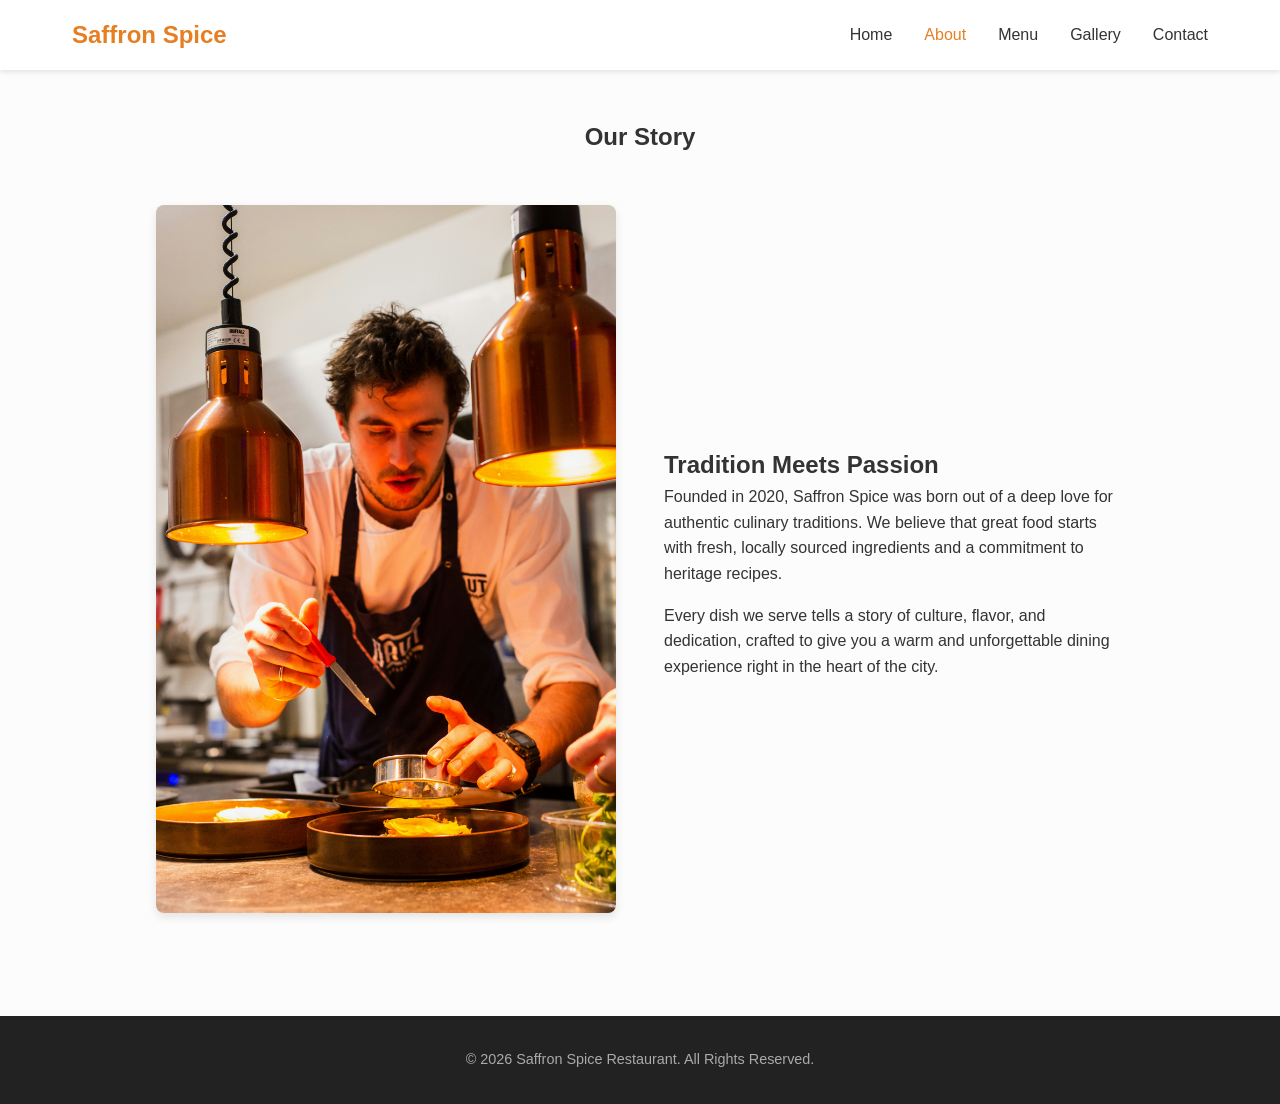
==== about.html @ 0c941eed "Complete Saffron Spice restaurant website frontend" ====
<!DOCTYPE html>
<html lang="en">
<head>
  <meta charset="UTF-8">
  <meta name="viewport" content="width=device-width, initial-scale=1.0">
  <title>Saffron Spice - About Us</title>
  <link rel="stylesheet" href="Css/style.css">
</head>
<body>
  <header>
    <nav>
      <div class="logo">Saffron Spice</div>
      <ul class="nav-links">
        <li><a href="index.html">Home</a></li>
        <li><a href="about.html" class="active">About</a></li>
        <li><a href="menu.html">Menu</a></li>
        <li><a href="gallery.html">Gallery</a></li>
        <li><a href="contact.html">Contact</a></li>
      </ul>
      <div class="hamburger">&#9776;</div>
    </nav>
  </header>


  <main>
    <section class="page-header" style="text-align: center; padding: 3rem 1rem 1rem;">
      <h1>Our Story</h1>
    </section>

    <section class="about-section" style="max-width: 1000px; margin: 2rem auto; padding: 0 1rem; display: flex; gap: 3rem; align-items: center; flex-wrap: wrap;">
      <div class="about-img" style="flex: 1; min-width: 300px;">
       <img src="images/cheif.png" alt="Chef preparing food in kitchen" style="width: 100%; border-radius: 8px; box-shadow: 0 4px 10px rgba(0,0,0,0.1);">
      </div>
      <div class="about-text" style="flex: 1; min-width: 300px;">
        <h2>Tradition Meets Passion</h2>
        <p style="margin-bottom: 1rem;">Founded in 2020, Saffron Spice was born out of a deep love for authentic culinary traditions. We believe that great food starts with fresh, locally sourced ingredients and a commitment to heritage recipes.</p>
        <p>Every dish we serve tells a story of culture, flavor, and dedication, crafted to give you a warm and unforgettable dining experience right in the heart of the city.</p>
      </div>
    </section>
  </main>

  <footer>
    <p>&copy; 2026 Saffron Spice Restaurant. All Rights Reserved.</p>
  </footer>

  <script src="js/main.js"></script>
</body>
</html>
---- Css/style.css ----
:root {
  --primary-color: #e67e22;
  --primary-dark: #d35400;
  --text-color: #333333;
  --bg-color: #fcfcfc;
  --white: #ffffff;
  --transition: all 0.3s ease-in-out;
}

* {
  margin: 0;
  padding: 0;
  box-sizing: border-box;
}

body {
  font-family: 'Segoe UI', Tahoma, Geneva, Verdana, sans-serif;
  color: var(--text-color);
  background-color: var(--bg-color);
  line-height: 1.6;
  display: flex;
  flex-direction: column;
  min-height: 100vh;
}

main {
  flex: 1;
}

header {
  background: var(--white);
  box-shadow: 0 2px 5px rgba(0, 0, 0, 0.1);
  position: sticky;
  top: 0;
  z-index: 1000;
}

nav {
  display: flex;
  justify-content: space-between;
  align-items: center;
  max-width: 1200px;
  margin: 0 auto;
  padding: 1rem 2rem;
}

.logo {
  font-size: 1.5rem;
  font-weight: bold;
  color: var(--primary-color);
}

.nav-links {
  display: flex;
  list-style: none;
  gap: 2rem;
}

.nav-links a {
  text-decoration: none;
  color: var(--text-color);
  font-weight: 500;
  transition: var(--transition);
}

.nav-links a:hover, 
.nav-links a.active {
  color: var(--primary-color);
}

.hamburger {
  display: none;
  cursor: pointer;
  font-size: 1.8rem;
}

/* Hero Section */
.hero {
  background: linear-gradient(rgba(0, 0, 0, 0.5), rgba(0, 0, 0, 0.5)), url('../images/hero-bg.jpg') center/cover;
  height: 70vh;
  display: flex;
  align-items: center;
  justify-content: center;
  text-align: center;
  color: var(--white);
  padding: 0 1rem;
}

.hero-content h1 {
  font-size: 3rem;
  margin-bottom: 1rem;
}

.hero-content p {
  font-size: 1.2rem;
  margin-bottom: 2rem;
}

.btn-primary {
  background: var(--primary-color);
  color: var(--white);
  padding: 0.8rem 2rem;
  text-decoration: none;
  border-radius: 5px;
  font-weight: bold;
  transition: var(--transition);
}

.btn-primary:hover {
  background: var(--primary-dark);
}

/* Testimonials */
.testimonials {
  max-width: 800px;
  margin: 4rem auto;
  text-align: center;
  padding: 0 1rem;
}

.testimonials h2 {
  margin-bottom: 2rem;
}

.testimonial-container {
  position: relative;
  min-height: 100px;
}

.testimonial-slide {
  display: none;
  font-size: 1.1rem;
  font-style: italic;
}

.testimonial-slide.active {
  display: block;
}

.testimonial-slide span {
  display: block;
  margin-top: 0.5rem;
  font-weight: bold;
  color: var(--primary-color);
}

/* Footer */
footer {
  background: #222;
  color: var(--white);
  text-align: center;
  padding: 2rem 1rem;
  margin-top: 4rem;
}

footer p {
  font-size: 0.9rem;
  color: #aaa;
}

/* Responsive Styles for Mobile */
@media (max-width: 768px) {
  .nav-links {
    position: absolute;
    top: 70px;
    right: -100%;
    flex-direction: column;
    background: var(--white);
    width: 100%;
    text-align: center;
    padding: 2rem 0;
    box-shadow: 0 5px 10px rgba(0, 0, 0, 0.1);
    transition: var(--transition);
  }

  .nav-links.active {
    right: 0;
  }

  .hamburger {
    display: block;
  }

  .hero-content h1 {
    font-size: 2.2rem;
  }
}
.menu-card, .gallery-grid img {
  transition: transform 0.3s ease, box-shadow 0.3s ease;
}

.menu-card:hover, .gallery-grid img:hover {
  transform: translateY(-5px);
  box-shadow: 0 8px 20px rgba(0, 0, 0, 0.15);
}
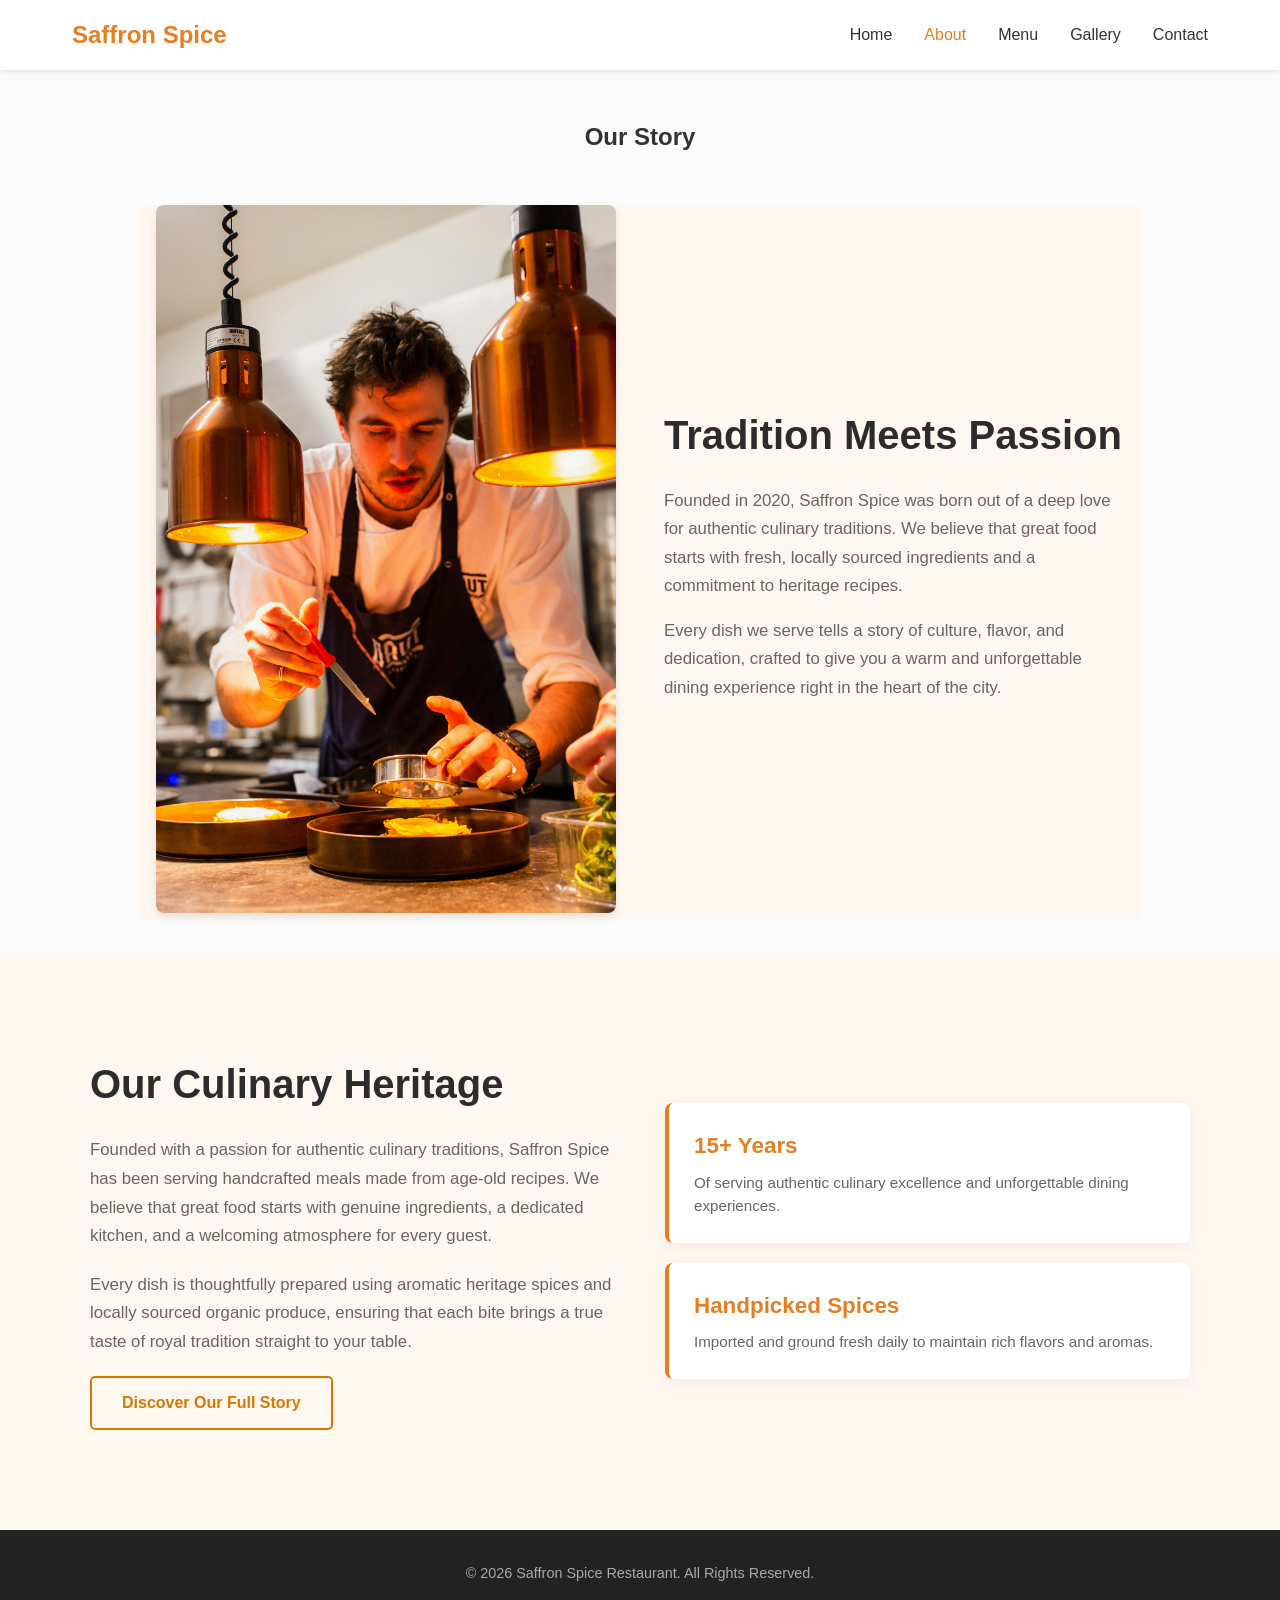
==== commit 3144245e: "Updated homepage layout, added sections and styling" ====
--- a/about.html
+++ b/about.html
@@ -37,6 +37,26 @@
         <p>Every dish we serve tells a story of culture, flavor, and dedication, crafted to give you a warm and unforgettable dining experience right in the heart of the city.</p>
       </div>
     </section>
+    <section class="about-section">
+      <div class="about-container">
+        <div class="about-text">
+          <h2>Our Culinary Heritage</h2>
+          <p>Founded with a passion for authentic culinary traditions, Saffron Spice has been serving handcrafted meals made from age-old recipes. We believe that great food starts with genuine ingredients, a dedicated kitchen, and a welcoming atmosphere for every guest.</p>
+          <p>Every dish is thoughtfully prepared using aromatic heritage spices and locally sourced organic produce, ensuring that each bite brings a true taste of royal tradition straight to your table.</p>
+          <a href="about.html" class="btn-secondary">Discover Our Full Story</a>
+        </div>
+        <div class="about-features-grid">
+          <div class="about-card">
+            <h3>15+ Years</h3>
+            <p>Of serving authentic culinary excellence and unforgettable dining experiences.</p>
+          </div>
+          <div class="about-card">
+            <h3>Handpicked Spices</h3>
+            <p>Imported and ground fresh daily to maintain rich flavors and aromas.</p>
+          </div>
+        </div>
+      </div>
+    </section>
   </main>
 
   <footer>
--- a/Css/style.css
+++ b/Css/style.css
@@ -74,7 +74,6 @@
   font-size: 1.8rem;
 }
 
-/* Hero Section */
 .hero {
   background: linear-gradient(rgba(0, 0, 0, 0.5), rgba(0, 0, 0, 0.5)), url('../images/hero-bg.jpg') center/cover;
   height: 70vh;
@@ -110,7 +109,6 @@
   background: var(--primary-dark);
 }
 
-/* Testimonials */
 .testimonials {
   max-width: 800px;
   margin: 4rem auto;
@@ -144,13 +142,12 @@
   color: var(--primary-color);
 }
 
-/* Footer */
 footer {
   background: #222;
   color: var(--white);
   text-align: center;
   padding: 2rem 1rem;
-  margin-top: 4rem;
+  margin-top: 0;
 }
 
 footer p {
@@ -158,7 +155,6 @@
   color: #aaa;
 }
 
-/* Responsive Styles for Mobile */
 @media (max-width: 768px) {
   .nav-links {
     position: absolute;
@@ -185,6 +181,7 @@
     font-size: 2.2rem;
   }
 }
+
 .menu-card, .gallery-grid img {
   transition: transform 0.3s ease, box-shadow 0.3s ease;
 }
@@ -192,4 +189,223 @@
 .menu-card:hover, .gallery-grid img:hover {
   transform: translateY(-5px);
   box-shadow: 0 8px 20px rgba(0, 0, 0, 0.15);
+}
+
+.about-teaser {
+  padding: 80px 20px;
+  background-color: #fff8f0;
+  text-align: center;
+}
+
+.about-teaser .about-content {
+  max-width: 700px;
+  margin: 0 auto;
+}
+
+.about-teaser h2 {
+  font-size: 2.5rem;
+  color: #2c2c2c;
+  margin-bottom: 20px;
+}
+
+.about-teaser p {
+  font-size: 1.1rem;
+  color: #666;
+  line-height: 1.6;
+  margin-bottom: 30px;
+}
+
+.btn-secondary {
+  display: inline-block;
+  padding: 12px 30px;
+  background-color: transparent;
+  color: #d97706;
+  border: 2px solid #d97706;
+  text-decoration: none;
+  font-weight: bold;
+  border-radius: 5px;
+  transition: all 0.3s ease;
+}
+
+.btn-secondary:hover {
+  background-color: #d97706;
+  color: #fff;
+}
+
+.featured-dishes {
+  padding: 80px 20px;
+  background-color: #ffffff;
+  text-align: center;
+}
+
+.featured-dishes h2 {
+  font-size: 2.5rem;
+  color: #2c2c2c;
+  margin-bottom: 40px;
+}
+
+.dish-grid {
+  display: grid;
+  grid-template-columns: repeat(auto-fit, minmax(280px, 1fr));
+  gap: 30px;
+  max-width: 1100px;
+  margin: 0 auto;
+}
+
+.dish-card {
+  background: #fff;
+  border-radius: 8px;
+  overflow: hidden;
+  box-shadow: 0 4px 15px rgba(0, 0, 0, 0.08);
+  transition: transform 0.3s ease;
+  text-align: left;
+}
+
+.dish-card:hover {
+  transform: translateY(-5px);
+}
+
+.dish-card img {
+  width: 100%;
+  height: 200px;
+  object-fit: cover;
+}
+
+.dish-card h3 {
+  font-size: 1.3rem;
+  color: #333;
+  margin: 15px 20px 10px 20px;
+}
+
+.dish-card p {
+  font-size: 0.95rem;
+  color: #666;
+  margin: 0 20px 20px 20px;
+  line-height: 1.5;
+}
+
+.why-choose-us {
+  padding: 80px 20px;
+  background-color: #fdfbf7;
+  text-align: center;
+}
+
+.features-container {
+  max-width: 1100px;
+  margin: 0 auto;
+}
+
+.why-choose-us h2 {
+  font-size: 2.5rem;
+  color: #2c2c2c;
+  margin-bottom: 40px;
+}
+
+.features-grid {
+  display: grid;
+  grid-template-columns: repeat(auto-fit, minmax(280px, 1fr));
+  gap: 30px;
+}
+
+.feature-item {
+  background: #ffffff;
+  padding: 30px;
+  border-radius: 8px;
+  box-shadow: 0 4px 15px rgba(0, 0, 0, 0.05);
+  text-align: left;
+  transition: transform 0.3s ease;
+}
+
+.feature-item:hover {
+  transform: translateY(-5px);
+}
+
+.feature-item h3 {
+  font-size: 1.3rem;
+  color: var(--primary-color);
+  margin-bottom: 10px;
+}
+
+.feature-item p {
+  font-size: 0.95rem;
+  color: #666;
+  line-height: 1.5;
+}
+
+.cta-reservation {
+  padding: 80px 20px;
+  text-align: center;
+  color: #ffffff;
+  background: linear-gradient(135deg, #1f1f1f 0%, #2c2c2c 100%);
+  margin-bottom: 0;
+}
+
+.cta-content {
+  max-width: 600px;
+  margin: 0 auto;
+}
+
+.cta-reservation h2 {
+  font-size: 2.5rem;
+  margin-bottom: 15px;
+  color: #ffffff;
+}
+
+.cta-reservation p {
+  font-size: 1.1rem;
+  margin-bottom: 30px;
+  color: #cccccc;
+}
+.about-section {
+  padding: 100px 20px;
+  background-color: #fff8f0;
+}
+
+.about-container {
+  max-width: 1100px;
+  margin: 0 auto;
+  display: grid;
+  grid-template-columns: repeat(auto-fit, minmax(280px, 1fr));
+  gap: 50px;
+  align-items: center;
+}
+
+.about-text h2 {
+  font-size: 2.5rem;
+  color: #2c2c2c;
+  margin-bottom: 20px;
+}
+
+.about-text p {
+  font-size: 1.05rem;
+  color: #666;
+  line-height: 1.7;
+  margin-bottom: 20px;
+}
+
+.about-features-grid {
+  display: flex;
+  flex-direction: column;
+  gap: 20px;
+}
+
+.about-card {
+  background: #ffffff;
+  padding: 25px;
+  border-radius: 8px;
+  box-shadow: 0 4px 15px rgba(0, 0, 0, 0.05);
+  border-left: 4px solid var(--primary-color);
+}
+
+.about-card h3 {
+  font-size: 1.4rem;
+  color: var(--primary-color);
+  margin-bottom: 8px;
+}
+
+.about-card p {
+  font-size: 0.95rem;
+  color: #666;
+  margin: 0;
+  line-height: 1.5;
 }
